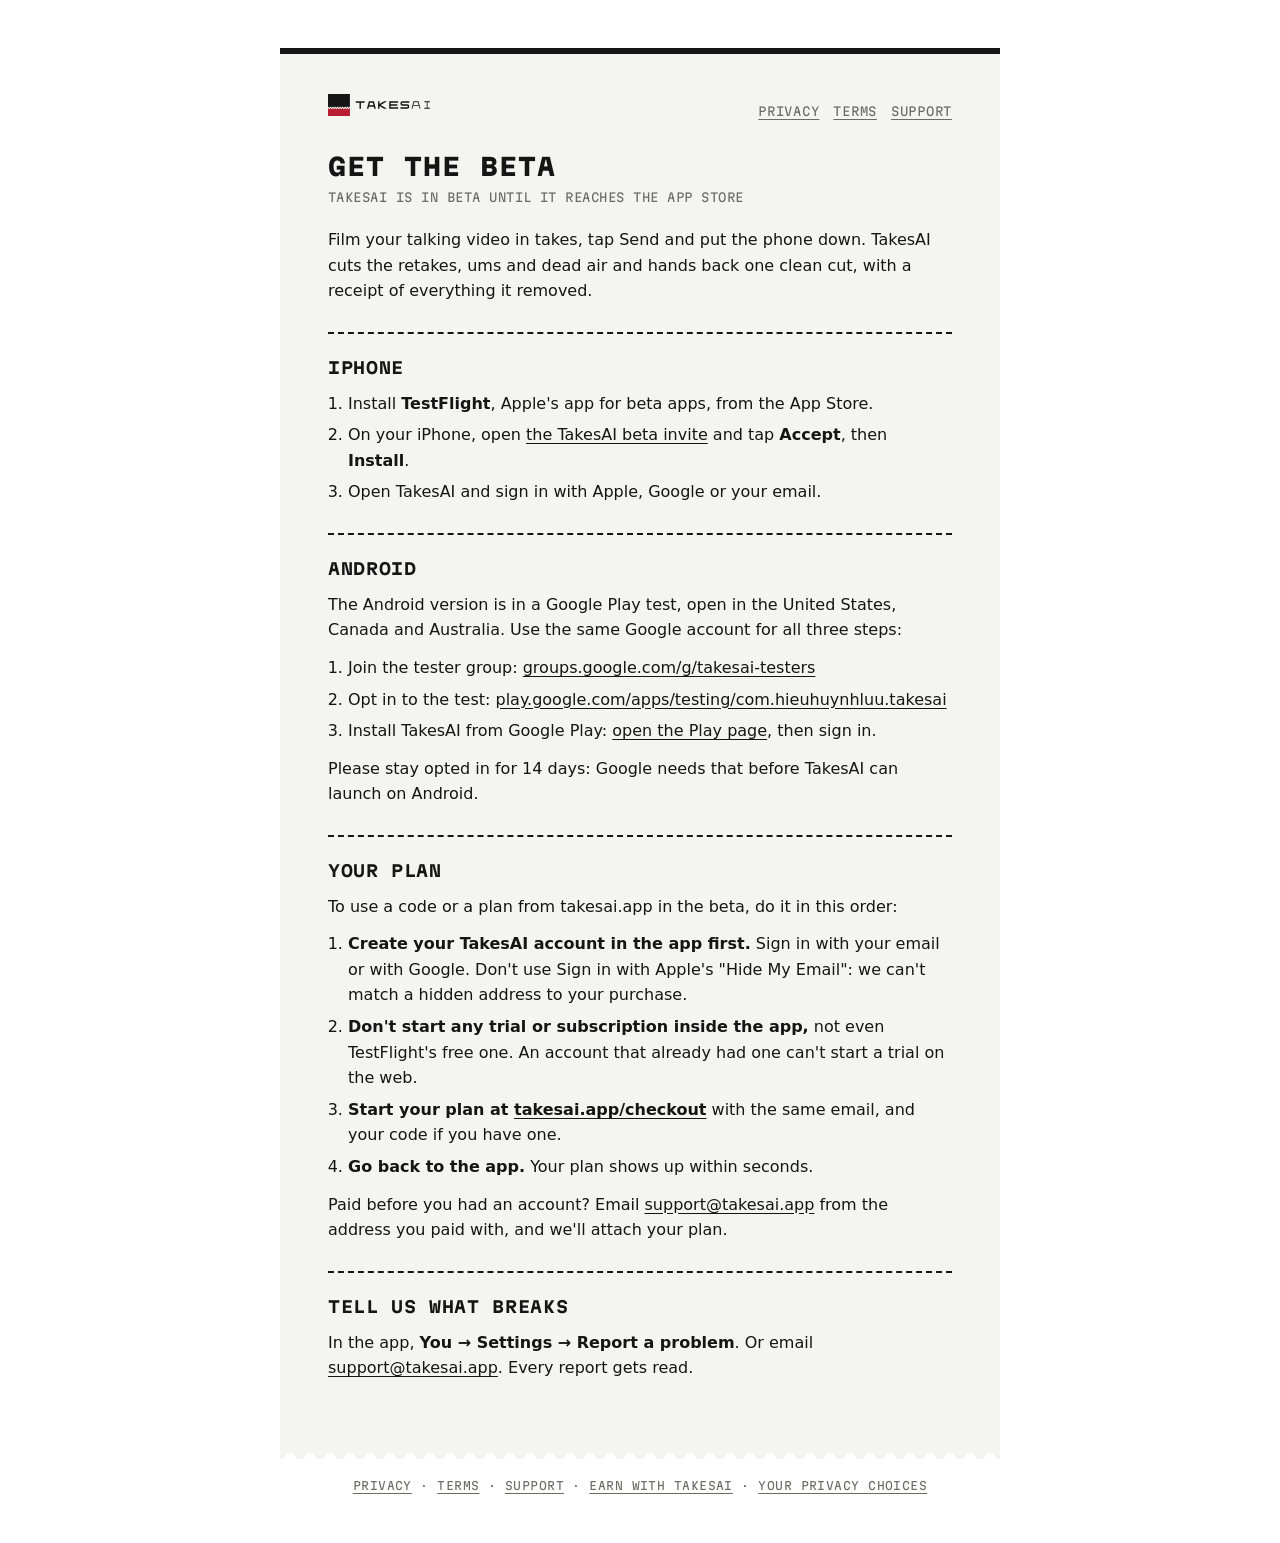
==== beta/index.html @ edb46133 "Publish from takesai site/ at aa4ba2f8" ====
<!doctype html>
<html lang="en">
<head>
<meta charset="utf-8">
<meta name="viewport" content="width=device-width, initial-scale=1">
<link rel="icon" href="../assets/icon.svg" type="image/svg+xml">
<link rel="apple-touch-icon" href="../assets/apple-touch-icon.png">
<title>Get the TakesAI beta</title>
<meta name="description" content="Install the TakesAI beta on iPhone (TestFlight) or Android (Google Play test), sign in, and start cutting your talking videos.">
<link rel="preconnect" href="https://fonts.googleapis.com">
<link rel="preconnect" href="https://fonts.gstatic.com" crossorigin>
<link rel="stylesheet" href="https://fonts.googleapis.com/css2?family=Martian+Mono:wdth,wght@75..112.5,400..800&display=swap">
<link rel="stylesheet" href="../style.css">
<script src="../assets/site.js" defer></script>
</head>
<body>
<!-- The beta page (M-84). Until 1.0.0 is on the App Store, every download button on the site points here; at release they go back to the App Store (site/README.md, "Release"). -->
<main class="strip">
<nav>
  <a class="brand" href="../"><img src="../assets/logo.svg" alt="TakesAI" width="102" height="22"></a>
  <span class="links"><a href="../privacy/">Privacy</a><a href="../terms/">Terms</a><a href="../support/">Support</a></span>
</nav>

<h1>Get the beta</h1>
<p class="meta">TakesAI is in beta until it reaches the App Store</p>

<p>Film your talking video in takes, tap Send and put the phone down. TakesAI cuts the retakes, ums and dead air and hands back one clean cut, with a receipt of everything it removed.</p>

<section id="iphone">
<h2>iPhone</h2>
<ol>
  <li>Install <strong>TestFlight</strong>, Apple's app for beta apps, from the App Store.</li>
  <li>On your iPhone, open <a href="https://testflight.apple.com/join/pxnnbDsY" data-track="download">the TakesAI beta invite</a> and tap <strong>Accept</strong>, then <strong>Install</strong>.</li>
  <li>Open TakesAI and sign in with Apple, Google or your email.</li>
</ol>
</section>

<section id="android">
<h2>Android</h2>
<p>The Android version is in a Google Play test, open in the United States, Canada and Australia. Use the same Google account for all three steps:</p>
<ol>
  <li>Join the tester group: <a href="https://groups.google.com/g/takesai-testers">groups.google.com/g/takesai-testers</a></li>
  <li>Opt in to the test: <a href="https://play.google.com/apps/testing/com.hieuhuynhluu.takesai">play.google.com/apps/testing/com.hieuhuynhluu.takesai</a></li>
  <li>Install TakesAI from Google Play: <a href="https://play.google.com/store/apps/details?id=com.hieuhuynhluu.takesai" data-track="download">open the Play page</a>, then sign in.</li>
</ol>
<p>Please stay opted in for 14 days: Google needs that before TakesAI can launch on Android.</p>
</section>

<section id="plan">
<h2>Your plan</h2>
<p class="if-no-trial">Plans open on takesai.app shortly. If you have a code or plan to buy on takesai.app, create your account but don't start any trial or subscription inside the app, not even TestFlight's free one: the web plan needs an account that hasn't had one.</p>
<p class="if-trial">To use a code or a plan from takesai.app in the beta, do it in this order:</p>
<ol class="if-trial">
  <li><strong>Create your TakesAI account in the app first.</strong> Sign in with your email or with Google. Don't use Sign in with Apple's "Hide My Email": we can't match a hidden address to your purchase.</li>
  <li><strong>Don't start any trial or subscription inside the app,</strong> not even TestFlight's free one. An account that already had one can't start a trial on the web.</li>
  <li><strong>Start your plan at <a href="../checkout/">takesai.app/checkout</a></strong> with the same email, and your code if you have one.</li>
  <li><strong>Go back to the app.</strong> Your plan shows up within seconds.</li>
</ol>
<p class="if-trial">Paid before you had an account? Email <a href="mailto:support@takesai.app">support@takesai.app</a> from the address you paid with, and we'll attach your plan.</p>
</section>

<section id="feedback">
<h2>Tell us what breaks</h2>
<p>In the app, <strong>You → Settings → Report a problem</strong>. Or email <a href="mailto:support@takesai.app">support@takesai.app</a>. Every report gets read.</p>
</section>
</main>
<footer class="site-footer">
  <a href="../privacy/">Privacy</a> · <a href="../terms/">Terms</a> · <a href="../support/">Support</a><span class="if-trial not-app"> · <a href="../earn/">Earn with TakesAI</a></span> · <a href="../privacy-choices/">Your privacy choices</a>
</footer>
</body>
</html>
---- style.css ----
/* The Cut Receipt (docs/design/foundation.md), kept simple: one paper strip, two inks. */
:root {
  --paper: #F4F4F0;
  --ink: #151515;
  --ink-faded: #6B6B66;
  --cut: #B81D32;
  --page: #FFFFFF;
  --mono: "Martian Mono", ui-monospace, "SF Mono", Menlo, monospace;
  --sans: -apple-system, BlinkMacSystemFont, "Segoe UI", Roboto, system-ui, sans-serif;
  color-scheme: light;
}
/* The receipt stays paper in dark mode, like a physical object; only the page around it darkens. */
@media (prefers-color-scheme: dark) {
  :root:not([data-theme="light"]) { --page: #000000; color-scheme: dark; }
}
:root[data-theme="dark"] { --page: #000000; color-scheme: dark; }

* { box-sizing: border-box; }
html { -webkit-text-size-adjust: 100%; }
body {
  margin: 0;
  background: var(--page);
  color: var(--ink);
  font: 1rem/1.6 var(--sans);
  padding: 24px 16px 48px;
}
.strip {
  max-width: 720px;
  margin: 0 auto;
  background: var(--paper);
  padding: 28px 22px 40px;
  border-top: 6px solid var(--ink); /* printer slot */
  position: relative;
  overflow-wrap: anywhere;
}
/* perforated tear edge */
.strip::after {
  content: "";
  position: absolute;
  left: 0; right: 0; bottom: -10px; height: 10px;
  background: radial-gradient(circle at 10px 0, transparent 6px, var(--paper) 6.5px) 0 0 / 20px 10px repeat-x;
  transform: scaleY(-1);
}
@media (min-width: 600px) { .strip { padding: 40px 48px 56px; } body { padding-top: 48px; } }

.brand {
  font: 800 0.8rem/1 var(--mono);
  font-stretch: 112.5%;
  letter-spacing: 0.12em;
  text-transform: uppercase;
  text-decoration: none;
  color: var(--ink);
}
nav { display: flex; flex-wrap: wrap; gap: 4px 18px; align-items: baseline; margin-bottom: 28px; }
nav .links { display: flex; flex-wrap: wrap; gap: 4px 14px; margin-left: auto; }
nav .links a { font: 400 0.75rem/1.8 var(--mono); text-transform: uppercase; letter-spacing: 0.06em; color: var(--ink-faded); }
nav .links a[aria-current="page"] { color: var(--ink); text-decoration-thickness: 2px; }

h1, h2, h3 { font-family: var(--mono); font-stretch: 112.5%; text-transform: uppercase; letter-spacing: 0.04em; line-height: 1.3; }
h1 { font-size: 1.5rem; font-weight: 800; margin: 0 0 6px; }
h2 { font-size: 1rem; font-weight: 700; margin: 0 0 12px; padding-top: 24px; border-top: 2px dashed var(--ink); }
h3 { font-size: 0.85rem; font-weight: 700; margin: 20px 0 8px; }
section { margin-top: 28px; scroll-margin-top: 16px; }
.meta { font: 400 0.75rem/1.6 var(--mono); color: var(--ink-faded); text-transform: uppercase; letter-spacing: 0.04em; margin: 0 0 20px; }
p, ul, ol { margin: 0 0 12px; }
ul, ol { padding-left: 1.25em; }
li { margin-bottom: 6px; }
a { color: var(--ink); text-underline-offset: 3px; }
a:focus-visible { outline: 2px solid var(--ink); outline-offset: 2px; }
strong { font-weight: 650; }
.lede { font-size: 1.05rem; }

/* Receipt line items: label left, value right, wrap instead of truncating. */
.lines { list-style: none; padding: 0; margin: 0 0 16px; font: 400 0.8rem/1.5 var(--mono); }
.lines li { display: flex; flex-wrap: wrap; justify-content: space-between; gap: 2px 16px; padding: 8px 0; border-bottom: 1px dashed var(--ink-faded); margin: 0; }
.lines li span:first-child { font-weight: 700; text-transform: uppercase; }
@media (min-width: 600px) { .lines li span:last-child { text-align: right; margin-left: auto; max-width: 60%; } }
.lines li.cut span:first-child { color: var(--cut); }
.lines li.total { border-bottom: 0; border-top: 2px dashed var(--ink); font-weight: 800; }

.contact { font-family: var(--mono); font-size: 0.9rem; }
footer a { color: inherit; }
footer { max-width: 720px; margin: 28px auto 0; font: 400 0.7rem/1.6 var(--mono); color: var(--ink-faded); text-transform: uppercase; letter-spacing: 0.04em; text-align: center; }
@media (prefers-color-scheme: dark) { :root:not([data-theme="light"]) footer { color: #9A9A94; } }

/* ---- Marketing site skeleton (spec 007, contracts/site-interfaces.md) ---- */

/* Support opened from the app (?from=app): nothing there may link to outside payment (guideline 3.1.1(a)). */
.from-app .not-app, html:not(.from-app) .only-app { display: none; }

/* Launch switch (FR-002). Release 1.0 ships without the trial, the web checkout and the affiliate
   program; they arrive together in the next release. When that release is live, swap these two lines. */
/* .if-trial { display: none !important; } */
.if-no-trial { display: none !important; }

/* Feature board switch (spec 015). Board copy carries .if-board, its counterpart .if-no-board.
   When the board is switched on in the app, swap these two lines. */
.if-board { display: none !important; }
/* .if-no-board { display: none !important; } */

/* Actions: one primary, one quiet. */
.btn {
  display: inline-block;
  font: 700 0.85rem/1 var(--mono);
  font-stretch: 112.5%;
  letter-spacing: 0.06em;
  text-transform: uppercase;
  text-decoration: none;
  color: var(--paper);
  background: var(--ink);
  border: 2px solid var(--ink);
  padding: 14px 18px;
}
.btn:hover { background: #000; border-color: #000; }
.btn:focus-visible { outline: 2px solid var(--ink); outline-offset: 3px; }
.btn-quiet { color: var(--ink); background: transparent; }
.btn-quiet:hover { background: var(--ink); color: var(--paper); }
/* The one primary action of a Persuade page is red: red means "cut" (docs/design/foundation.md, Color). */
.btn-cut { background: var(--cut); border-color: var(--cut); color: #fff; }
.btn-cut:hover { background: #9A1528; border-color: #9A1528; }
.btn-cut:focus-visible { outline-color: var(--ink); }

/* No double rule above a receipt total. */
.lines li:has(+ .total) { border-bottom: 0; }

/* The Torn Tile lockup (docs/design/logo/) replaces the text brand; the strip stays paper in both modes, so the light version always applies. */
.brand img { display: block; height: 22px; width: auto; }

/* Standard footer: the existing footer rule, links kept whole on narrow screens. */
.site-footer a { white-space: nowrap; }
footer a:focus-visible { outline-color: currentColor; } /* an ink ring vanishes on the dark ground */

/* Light mode: a faint ink edge keeps the paper strip and its perforation visible on white (foundation: 14% ink hairline). */
.strip { filter: drop-shadow(0 0 0.75px rgb(21 21 21 / 0.45)); }
@media (prefers-color-scheme: dark) { :root:not([data-theme="light"]) .strip { filter: none; } }
:root[data-theme="dark"] .strip { filter: none; }
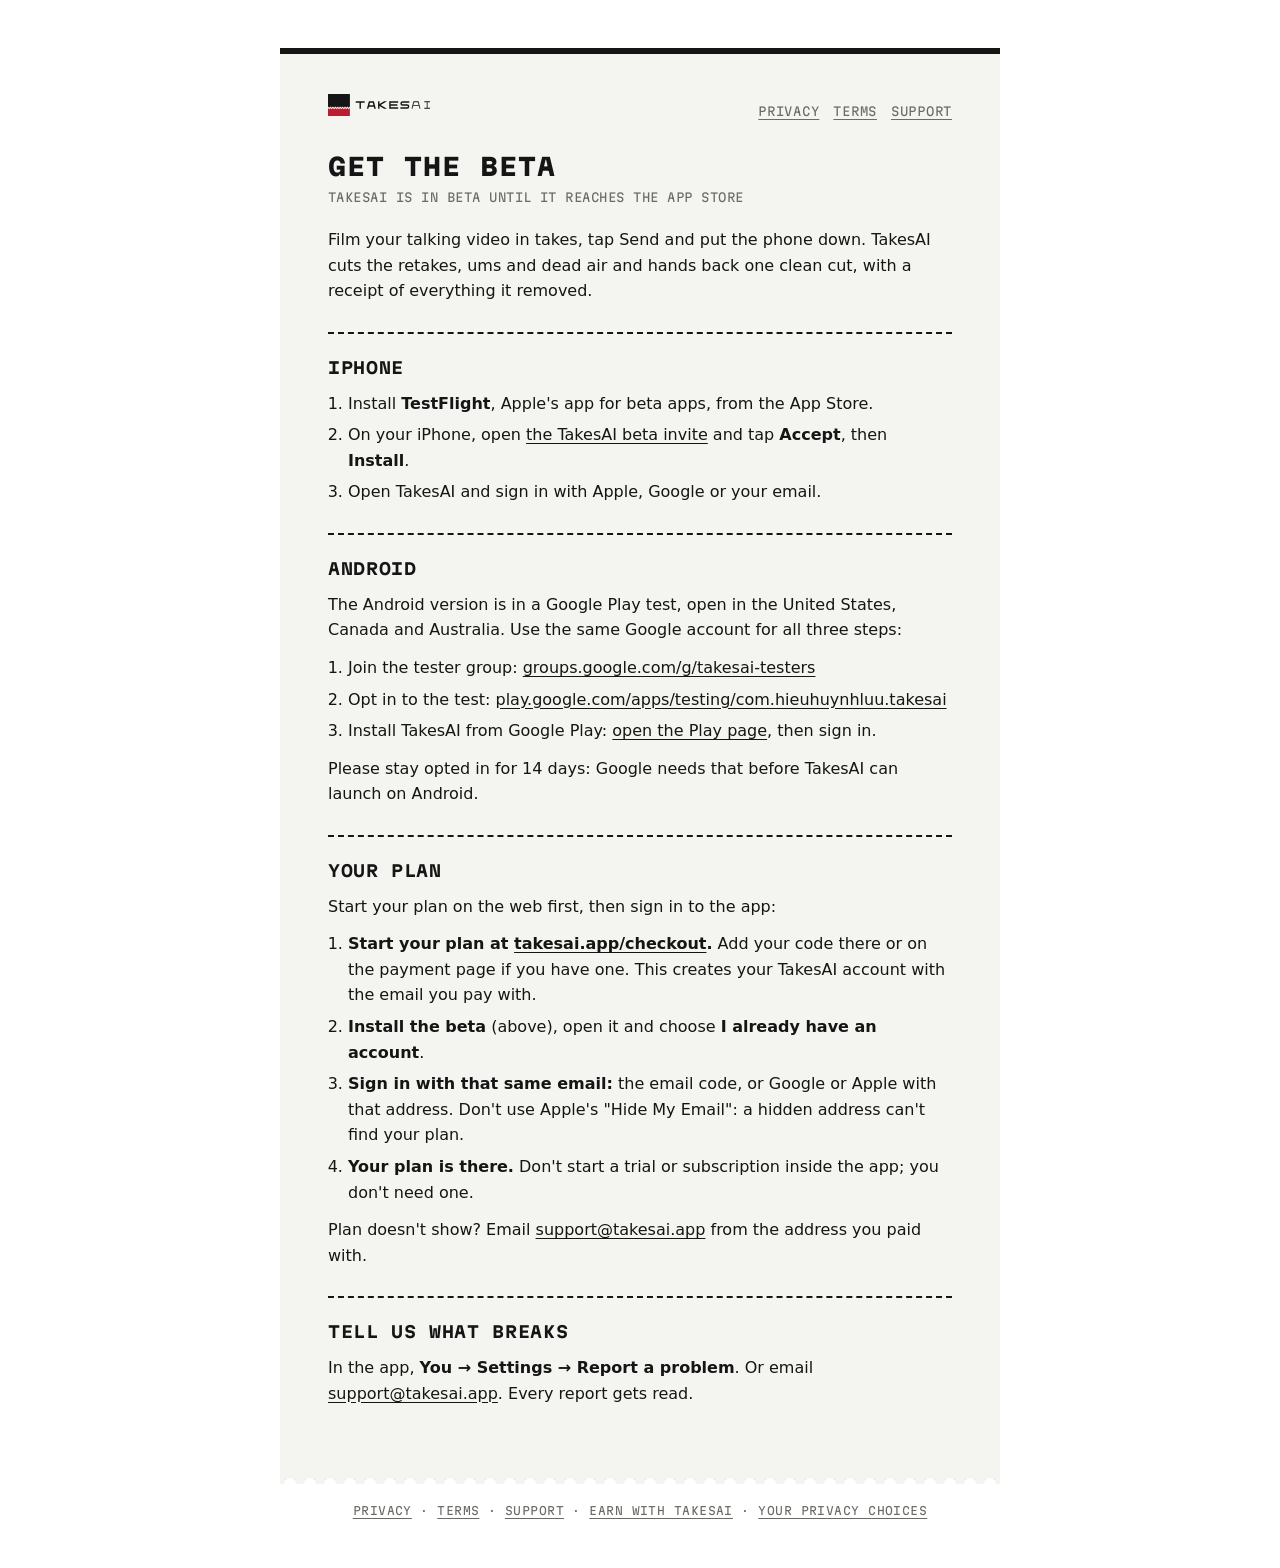
==== commit 0e4c2ebd: "Publish from takesai site/ at 9d7d37fe" ====
--- a/beta/index.html
+++ b/beta/index.html
@@ -49,14 +49,14 @@
 <section id="plan">
 <h2>Your plan</h2>
 <p class="if-no-trial">Plans open on takesai.app shortly. If you have a code or plan to buy on takesai.app, create your account but don't start any trial or subscription inside the app, not even TestFlight's free one: the web plan needs an account that hasn't had one.</p>
-<p class="if-trial">To use a code or a plan from takesai.app in the beta, do it in this order:</p>
+<p class="if-trial">Start your plan on the web first, then sign in to the app:</p>
 <ol class="if-trial">
-  <li><strong>Create your TakesAI account in the app first.</strong> Sign in with your email or with Google. Don't use Sign in with Apple's "Hide My Email": we can't match a hidden address to your purchase.</li>
-  <li><strong>Don't start any trial or subscription inside the app,</strong> not even TestFlight's free one. An account that already had one can't start a trial on the web.</li>
-  <li><strong>Start your plan at <a href="../checkout/">takesai.app/checkout</a></strong> with the same email, and your code if you have one.</li>
-  <li><strong>Go back to the app.</strong> Your plan shows up within seconds.</li>
+  <li><strong>Start your plan at <a href="../checkout/">takesai.app/checkout</a>.</strong> Add your code there or on the payment page if you have one. This creates your TakesAI account with the email you pay with.</li>
+  <li><strong>Install the beta</strong> (above), open it and choose <strong>I already have an account</strong>.</li>
+  <li><strong>Sign in with that same email:</strong> the email code, or Google or Apple with that address. Don't use Apple's "Hide My Email": a hidden address can't find your plan.</li>
+  <li><strong>Your plan is there.</strong> Don't start a trial or subscription inside the app; you don't need one.</li>
 </ol>
-<p class="if-trial">Paid before you had an account? Email <a href="mailto:support@takesai.app">support@takesai.app</a> from the address you paid with, and we'll attach your plan.</p>
+<p class="if-trial">Plan doesn't show? Email <a href="mailto:support@takesai.app">support@takesai.app</a> from the address you paid with.</p>
 </section>
 
 <section id="feedback">
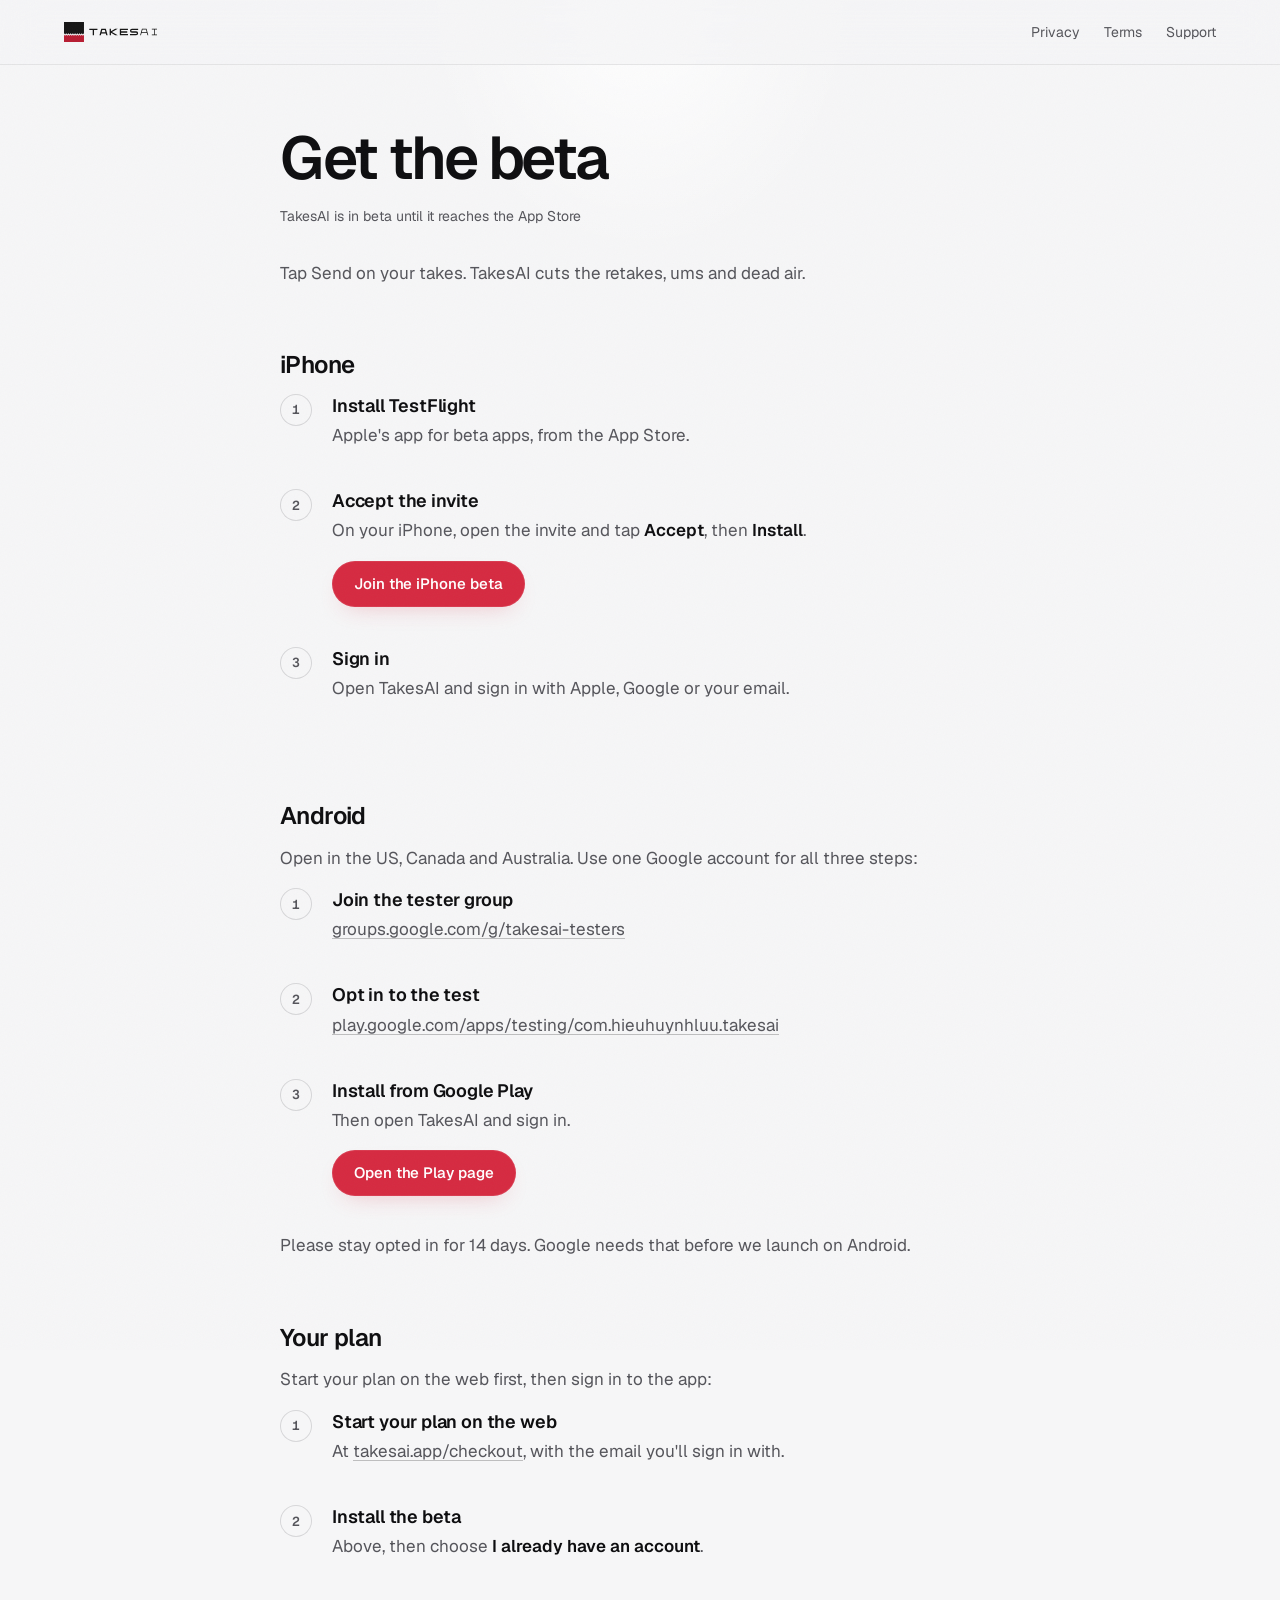
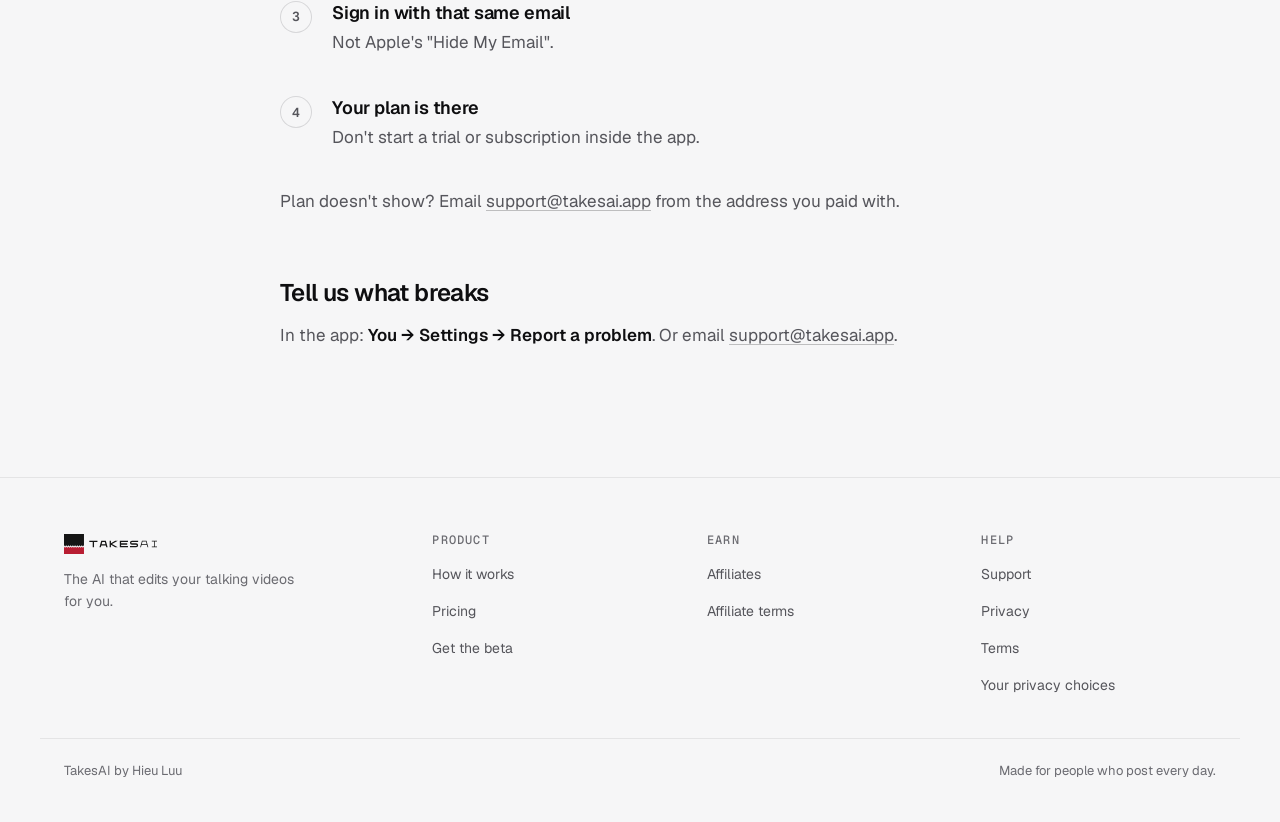
==== commit ad79ff07: "Publish from takesai site/ at 07924d1f" ====
--- a/beta/index.html
+++ b/beta/index.html
@@ -7,65 +7,71 @@
 <link rel="apple-touch-icon" href="../assets/apple-touch-icon.png">
 <title>Get the TakesAI beta</title>
 <meta name="description" content="Install the TakesAI beta on iPhone (TestFlight) or Android (Google Play test), sign in, and start cutting your talking videos.">
-<link rel="preconnect" href="https://fonts.googleapis.com">
-<link rel="preconnect" href="https://fonts.gstatic.com" crossorigin>
-<link rel="stylesheet" href="https://fonts.googleapis.com/css2?family=Martian+Mono:wdth,wght@75..112.5,400..800&display=swap">
+<link rel="preload" href="../assets/fonts/Geist-Variable.woff2" as="font" type="font/woff2" crossorigin>
+<meta name="theme-color" content="#F6F6F7" media="(prefers-color-scheme: light)">
+<meta name="theme-color" content="#0A0A0B" media="(prefers-color-scheme: dark)">
 <link rel="stylesheet" href="../style.css">
 <script src="../assets/site.js" defer></script>
 </head>
 <body>
 <!-- The beta page (M-84). Until 1.0.0 is on the App Store, every download button on the site points here; at release they go back to the App Store (site/README.md, "Release"). -->
-<main class="strip">
-<nav>
-  <a class="brand" href="../"><img src="../assets/logo.svg" alt="TakesAI" width="102" height="22"></a>
+<header class="site-header"><nav>
+  <a class="brand" href="../"><picture><source srcset="../assets/logo-dark.svg" media="(prefers-color-scheme: dark)"><img src="../assets/logo.svg" alt="TakesAI" width="102" height="22"></picture></a>
   <span class="links"><a href="../privacy/">Privacy</a><a href="../terms/">Terms</a><a href="../support/">Support</a></span>
-</nav>
+</nav></header>
+<main class="page">
 
 <h1>Get the beta</h1>
 <p class="meta">TakesAI is in beta until it reaches the App Store</p>
 
-<p>Film your talking video in takes, tap Send and put the phone down. TakesAI cuts the retakes, ums and dead air and hands back one clean cut, with a receipt of everything it removed.</p>
+<p>Tap Send on your takes. TakesAI cuts the retakes, ums and dead air.</p>
 
 <section id="iphone">
 <h2>iPhone</h2>
-<ol>
-  <li>Install <strong>TestFlight</strong>, Apple's app for beta apps, from the App Store.</li>
-  <li>On your iPhone, open <a href="https://testflight.apple.com/join/pxnnbDsY" data-track="download">the TakesAI beta invite</a> and tap <strong>Accept</strong>, then <strong>Install</strong>.</li>
-  <li>Open TakesAI and sign in with Apple, Google or your email.</li>
+<ol class="steps">
+  <li><h3>Install TestFlight</h3><p>Apple's app for beta apps, from the App Store.</p></li>
+  <li><h3>Accept the invite</h3><p>On your iPhone, open the invite and tap <strong>Accept</strong>, then <strong>Install</strong>.</p><a class="btn btn-cut" href="https://testflight.apple.com/join/pxnnbDsY" data-track="download">Join the iPhone beta</a></li>
+  <li><h3>Sign in</h3><p>Open TakesAI and sign in with Apple, Google or your email.</p></li>
 </ol>
 </section>
 
 <section id="android">
 <h2>Android</h2>
-<p>The Android version is in a Google Play test, open in the United States, Canada and Australia. Use the same Google account for all three steps:</p>
-<ol>
-  <li>Join the tester group: <a href="https://groups.google.com/g/takesai-testers">groups.google.com/g/takesai-testers</a></li>
-  <li>Opt in to the test: <a href="https://play.google.com/apps/testing/com.hieuhuynhluu.takesai">play.google.com/apps/testing/com.hieuhuynhluu.takesai</a></li>
-  <li>Install TakesAI from Google Play: <a href="https://play.google.com/store/apps/details?id=com.hieuhuynhluu.takesai" data-track="download">open the Play page</a>, then sign in.</li>
+<p>Open in the US, Canada and Australia. Use one Google account for all three steps:</p>
+<ol class="steps">
+  <li><h3>Join the tester group</h3><p><a href="https://groups.google.com/g/takesai-testers">groups.google.com/g/takesai-testers</a></p></li>
+  <li><h3>Opt in to the test</h3><p><a href="https://play.google.com/apps/testing/com.hieuhuynhluu.takesai">play.google.com/apps/testing/com.hieuhuynhluu.takesai</a></p></li>
+  <li><h3>Install from Google Play</h3><p>Then open TakesAI and sign in.</p><a class="btn btn-cut" href="https://play.google.com/store/apps/details?id=com.hieuhuynhluu.takesai" data-track="download">Open the Play page</a></li>
 </ol>
-<p>Please stay opted in for 14 days: Google needs that before TakesAI can launch on Android.</p>
+<p>Please stay opted in for 14 days. Google needs that before we launch on Android.</p>
 </section>
 
 <section id="plan">
 <h2>Your plan</h2>
-<p class="if-no-trial">Plans open on takesai.app shortly. If you have a code or plan to buy on takesai.app, create your account but don't start any trial or subscription inside the app, not even TestFlight's free one: the web plan needs an account that hasn't had one.</p>
+<p class="if-no-trial">Plans open on takesai.app soon. Until then, don't start any trial inside the app.</p>
 <p class="if-trial">Start your plan on the web first, then sign in to the app:</p>
-<ol class="if-trial">
-  <li><strong>Start your plan at <a href="../checkout/">takesai.app/checkout</a>.</strong> Add your code there or on the payment page if you have one. This creates your TakesAI account with the email you pay with.</li>
-  <li><strong>Install the beta</strong> (above), open it and choose <strong>I already have an account</strong>.</li>
-  <li><strong>Sign in with that same email:</strong> the email code, or Google or Apple with that address. Don't use Apple's "Hide My Email": a hidden address can't find your plan.</li>
-  <li><strong>Your plan is there.</strong> Don't start a trial or subscription inside the app; you don't need one.</li>
+<ol class="steps if-trial">
+  <li><h3>Start your plan on the web</h3><p>At <a href="../checkout/">takesai.app/checkout</a>, with the email you'll sign in with.</p></li>
+  <li><h3>Install the beta</h3><p>Above, then choose <strong>I already have an account</strong>.</p></li>
+  <li><h3>Sign in with that same email</h3><p>Not Apple's "Hide My Email".</p></li>
+  <li><h3>Your plan is there</h3><p>Don't start a trial or subscription inside the app.</p></li>
 </ol>
 <p class="if-trial">Plan doesn't show? Email <a href="mailto:support@takesai.app">support@takesai.app</a> from the address you paid with.</p>
 </section>
 
 <section id="feedback">
 <h2>Tell us what breaks</h2>
-<p>In the app, <strong>You → Settings → Report a problem</strong>. Or email <a href="mailto:support@takesai.app">support@takesai.app</a>. Every report gets read.</p>
+<p>In the app: <strong>You → Settings → Report a problem</strong>. Or email <a href="mailto:support@takesai.app">support@takesai.app</a>.</p>
 </section>
 </main>
 <footer class="site-footer">
-  <a href="../privacy/">Privacy</a> · <a href="../terms/">Terms</a> · <a href="../support/">Support</a><span class="if-trial not-app"> · <a href="../earn/">Earn with TakesAI</a></span> · <a href="../privacy-choices/">Your privacy choices</a>
+  <div class="foot">
+    <div><a class="brand" href="../"><picture><source srcset="../assets/logo-dark.svg" media="(prefers-color-scheme: dark)"><img src="../assets/logo.svg" alt="TakesAI" width="94" height="20"></picture></a><p>The AI that edits your talking videos for you.</p></div>
+    <div><h4>Product</h4><ul><li><a href="../#how">How it works</a></li><li><a href="../#pricing">Pricing</a></li><li><a href="../beta/">Get the beta</a></li></ul></div>
+    <div class="if-trial not-app"><h4>Earn</h4><ul><li><a href="../earn/">Affiliates</a></li><li><a href="../earn/terms/">Affiliate terms</a></li></ul></div>
+    <div><h4>Help</h4><ul><li><a href="../support/">Support</a></li><li><a href="../privacy/">Privacy</a></li><li><a href="../terms/">Terms</a></li><li><a href="../privacy-choices/">Your privacy choices</a></li></ul></div>
+  </div>
+  <div class="foot-b"><span>TakesAI by Hieu Luu</span><span>Made for people who post every day.</span></div>
 </footer>
 </body>
 </html>
--- a/style.css
+++ b/style.css
@@ -1,87 +1,155 @@
-/* The Cut Receipt (docs/design/foundation.md), kept simple: one paper strip, two inks. */
+/* takesai.app (M-86): the premium look, in a light and a dark palette that follow the device.
+   Geist for words, Geist Mono for timecodes and figures, both served from this site. Red marks the main action
+   and anything cut; paper is used only for receipts. The home page adds its own sections in assets/home.css. */
+@font-face { font-family: "Geist"; src: url("assets/fonts/Geist-Variable.woff2") format("woff2"); font-weight: 100 900; font-style: normal; font-display: swap; }
+@font-face { font-family: "Geist Mono"; src: url("assets/fonts/GeistMono-Variable.woff2") format("woff2"); font-weight: 100 900; font-style: normal; font-display: swap; }
+
 :root {
-  --paper: #F4F4F0;
-  --ink: #151515;
-  --ink-faded: #6B6B66;
-  --cut: #B81D32;
-  --page: #FFFFFF;
-  --mono: "Martian Mono", ui-monospace, "SF Mono", Menlo, monospace;
-  --sans: -apple-system, BlinkMacSystemFont, "Segoe UI", Roboto, system-ui, sans-serif;
+  --bg: #F6F6F7; --bg-1: #FBFBFC; --panel: #FFFFFF; --panel-2: #FFFFFF; --panel-3: #EFEFF1; --raised: #FFFFFF;
+  --fill: rgb(14 14 16 / 0.035); --fill-2: rgb(14 14 16 / 0.065); --well: rgb(14 14 16 / 0.05);
+  --line: rgb(14 14 16 / 0.08); --line-2: rgb(14 14 16 / 0.13); --line-3: rgb(14 14 16 / 0.24);
+  --text: #0E0E10; --text-2: #55555B; --text-3: #6B6B71; --dim: #8B8B91;
+  --red: #C8243A; --red-btn: #D62A41; --red-btn-2: #BD1F36; --red-glow: rgb(214 42 65 / 0.16); --red-shadow: rgb(214 42 65 / 0.28);
+  --paper: #F4F4F0; --ink: #151515; --cut: #B81D32;
+  --bar: rgb(14 14 16 / 0.72);
+  --nav-bg: rgb(246 246 247 / 0.8); --sheet-bg: rgb(246 246 247 / 0.97);
+  --key: rgb(255 255 255 / 0.95); --card-hi: rgb(14 14 16 / 0.03);
+  --shadow: 0 1px 2px rgb(14 14 16 / 0.06), 0 12px 32px -14px rgb(14 14 16 / 0.18);
+  --shadow-lg: 0 1px 2px rgb(14 14 16 / 0.05), 0 40px 100px -40px rgb(14 14 16 / 0.28);
+  --phone-shadow: drop-shadow(0 26px 34px rgb(14 14 16 / 0.22));
+  --grain: 0.03;
+  --sans: "Geist", -apple-system, BlinkMacSystemFont, "Segoe UI", Roboto, sans-serif;
+  --mono: "Geist Mono", ui-monospace, "SF Mono", Menlo, monospace;
+  --ease: cubic-bezier(0.16, 1, 0.3, 1);
+  --max: 1200px; --read: 720px;
   color-scheme: light;
-}
-/* The receipt stays paper in dark mode, like a physical object; only the page around it darkens. */
+  interpolate-size: allow-keywords;
+}
 @media (prefers-color-scheme: dark) {
-  :root:not([data-theme="light"]) { --page: #000000; color-scheme: dark; }
-}
-:root[data-theme="dark"] { --page: #000000; color-scheme: dark; }
+  :root:not([data-theme="light"]) {
+    --bg: #0A0A0B; --bg-1: #0D0D0F; --panel: #121215; --panel-2: #17171B; --panel-3: #1E1E23; --raised: #24242A;
+    --fill: rgb(255 255 255 / 0.04); --fill-2: rgb(255 255 255 / 0.08); --well: rgb(0 0 0 / 0.35);
+    --line: rgb(255 255 255 / 0.07); --line-2: rgb(255 255 255 / 0.12); --line-3: rgb(255 255 255 / 0.22);
+    --text: #F4F4F0; --text-2: #A8A8AD; --text-3: #8F8F95; --dim: #6B6B71;
+    --red: #FF5A6A; --red-btn: #D92D44; --red-btn-2: #C4263D; --red-glow: rgb(255 90 106 / 0.2); --red-shadow: rgb(0 0 0 / 0.55);
+    --bar: rgb(244 244 240 / 0.78);
+    --nav-bg: rgb(10 10 11 / 0.72); --sheet-bg: rgb(10 10 11 / 0.96);
+    --key: rgb(255 255 255 / 0.1); --card-hi: rgb(255 255 255 / 0.07);
+    --shadow: inset 0 1px 0 rgb(255 255 255 / 0.05), 0 20px 50px -24px rgb(0 0 0 / 0.8);
+    --shadow-lg: inset 0 1px 0 rgb(255 255 255 / 0.08), 0 50px 140px -40px rgb(0 0 0 / 0.9);
+    --phone-shadow: drop-shadow(0 30px 40px rgb(0 0 0 / 0.6));
+    --grain: 0.045;
+    color-scheme: dark;
+  }
+}
 
 * { box-sizing: border-box; }
-html { -webkit-text-size-adjust: 100%; }
-body {
-  margin: 0;
-  background: var(--page);
-  color: var(--ink);
-  font: 1rem/1.6 var(--sans);
-  padding: 24px 16px 48px;
-}
-.strip {
-  max-width: 720px;
-  margin: 0 auto;
-  background: var(--paper);
-  padding: 28px 22px 40px;
-  border-top: 6px solid var(--ink); /* printer slot */
-  position: relative;
-  overflow-wrap: anywhere;
-}
-/* perforated tear edge */
-.strip::after {
-  content: "";
-  position: absolute;
-  left: 0; right: 0; bottom: -10px; height: 10px;
-  background: radial-gradient(circle at 10px 0, transparent 6px, var(--paper) 6.5px) 0 0 / 20px 10px repeat-x;
-  transform: scaleY(-1);
-}
-@media (min-width: 600px) { .strip { padding: 40px 48px 56px; } body { padding-top: 48px; } }
-
-.brand {
-  font: 800 0.8rem/1 var(--mono);
-  font-stretch: 112.5%;
-  letter-spacing: 0.12em;
-  text-transform: uppercase;
-  text-decoration: none;
-  color: var(--ink);
-}
-nav { display: flex; flex-wrap: wrap; gap: 4px 18px; align-items: baseline; margin-bottom: 28px; }
-nav .links { display: flex; flex-wrap: wrap; gap: 4px 14px; margin-left: auto; }
-nav .links a { font: 400 0.75rem/1.8 var(--mono); text-transform: uppercase; letter-spacing: 0.06em; color: var(--ink-faded); }
-nav .links a[aria-current="page"] { color: var(--ink); text-decoration-thickness: 2px; }
-
-h1, h2, h3 { font-family: var(--mono); font-stretch: 112.5%; text-transform: uppercase; letter-spacing: 0.04em; line-height: 1.3; }
-h1 { font-size: 1.5rem; font-weight: 800; margin: 0 0 6px; }
-h2 { font-size: 1rem; font-weight: 700; margin: 0 0 12px; padding-top: 24px; border-top: 2px dashed var(--ink); }
-h3 { font-size: 0.85rem; font-weight: 700; margin: 20px 0 8px; }
-section { margin-top: 28px; scroll-margin-top: 16px; }
-.meta { font: 400 0.75rem/1.6 var(--mono); color: var(--ink-faded); text-transform: uppercase; letter-spacing: 0.04em; margin: 0 0 20px; }
-p, ul, ol { margin: 0 0 12px; }
-ul, ol { padding-left: 1.25em; }
-li { margin-bottom: 6px; }
-a { color: var(--ink); text-underline-offset: 3px; }
-a:focus-visible { outline: 2px solid var(--ink); outline-offset: 2px; }
-strong { font-weight: 650; }
-.lede { font-size: 1.05rem; }
-
-/* Receipt line items: label left, value right, wrap instead of truncating. */
-.lines { list-style: none; padding: 0; margin: 0 0 16px; font: 400 0.8rem/1.5 var(--mono); }
-.lines li { display: flex; flex-wrap: wrap; justify-content: space-between; gap: 2px 16px; padding: 8px 0; border-bottom: 1px dashed var(--ink-faded); margin: 0; }
-.lines li span:first-child { font-weight: 700; text-transform: uppercase; }
-@media (min-width: 600px) { .lines li span:last-child { text-align: right; margin-left: auto; max-width: 60%; } }
-.lines li.cut span:first-child { color: var(--cut); }
-.lines li.total { border-bottom: 0; border-top: 2px dashed var(--ink); font-weight: 800; }
-
-.contact { font-family: var(--mono); font-size: 0.9rem; }
-footer a { color: inherit; }
-footer { max-width: 720px; margin: 28px auto 0; font: 400 0.7rem/1.6 var(--mono); color: var(--ink-faded); text-transform: uppercase; letter-spacing: 0.04em; text-align: center; }
-@media (prefers-color-scheme: dark) { :root:not([data-theme="light"]) footer { color: #9A9A94; } }
+html { -webkit-text-size-adjust: 100%; scroll-padding-top: 88px; }
+@media (prefers-reduced-motion: no-preference) { html { scroll-behavior: smooth; } }
+body { margin: 0; background: var(--bg); color: var(--text); font: 400 17px/1.6 var(--sans); -webkit-font-smoothing: antialiased; overflow-x: clip; }
+::selection { background: var(--text); color: var(--bg); }
+img { display: block; max-width: 100%; }
+a { color: inherit; text-decoration-thickness: 1px; text-underline-offset: 3px; text-decoration-color: var(--line-3); }
+a:hover { text-decoration-color: currentColor; }
+:focus-visible { outline: 2px solid var(--text); outline-offset: 3px; border-radius: 6px; }
+h1, h2, h3 { font-weight: 600; text-wrap: balance; color: var(--text); }
+p { text-wrap: pretty; }
+p, ul, ol { margin: 0 0 16px; }
+ul, ol { padding-left: 1.3em; }
+li { margin-bottom: 8px; }
+li::marker { color: var(--text-3); }
+strong { font-weight: 600; color: var(--text); }
+fieldset { border: 0; padding: 0; margin: 0; min-width: 0; }
+.sr { position: absolute; width: 1px; height: 1px; overflow: hidden; clip: rect(0 0 0 0); white-space: nowrap; }
+.nw { display: inline-block; } /* a heading of two sentences breaks between them */
+
+/* Film grain, very faint: the edit bay. */
+body::after { content: ""; position: fixed; inset: -50%; z-index: 90; pointer-events: none; opacity: var(--grain);
+  background-image: url("data:image/svg+xml,%3Csvg xmlns='http://www.w3.org/2000/svg' width='160' height='160'%3E%3Cfilter id='n'%3E%3CfeTurbulence type='fractalNoise' baseFrequency='.9' numOctaves='2' stitchTiles='stitch'/%3E%3C/filter%3E%3Crect width='100%25' height='100%25' filter='url(%23n)'/%3E%3C/svg%3E"); }
+
+/* ---------- Buttons: red is the main action. ---------- */
+.btn { display: inline-flex; align-items: center; justify-content: center; gap: 8px; min-height: 46px; padding: 0 22px; border-radius: 999px; border: 0;
+  font: 550 15px/1.2 var(--sans); letter-spacing: -0.005em; text-decoration: none; text-align: center; cursor: pointer; white-space: nowrap;
+  color: var(--bg); background: var(--text); transition: transform 0.4s var(--ease), background-color 0.25s, box-shadow 0.4s var(--ease), color 0.25s; }
+.btn:hover { transform: translateY(-1px); }
+.btn svg { width: 16px; height: 16px; fill: none; stroke: currentColor; stroke-width: 1.8; stroke-linecap: round; stroke-linejoin: round; transition: transform 0.4s var(--ease); }
+.btn:hover svg { transform: translateX(3px); }
+.btn-cut, .btn-red { color: #FFFFFF; background: var(--red-btn); box-shadow: 0 0 0 1px rgb(255 255 255 / 0.08) inset, 0 10px 24px -12px var(--red-shadow); }
+.btn-cut:hover, .btn-red:hover { background: var(--red-btn-2); box-shadow: 0 0 0 1px rgb(255 255 255 / 0.12) inset, 0 14px 30px -12px var(--red-shadow); }
+.btn-quiet, .btn-ghost { color: var(--text); background: var(--fill); box-shadow: inset 0 0 0 1px var(--line-2); }
+.btn-quiet:hover, .btn-ghost:hover { background: var(--fill-2); box-shadow: inset 0 0 0 1px var(--line-3); }
+.btn-ghost:hover svg { transform: translateY(2px); }
+.btn-sm { min-height: 36px; padding: 0 16px; font-size: 14px; }
+.btn-lg { min-height: 54px; padding: 0 28px; font-size: 16px; }
+button.btn:disabled { cursor: wait; opacity: 0.6; transform: none; }
+.actions { display: flex; flex-wrap: wrap; gap: 10px; margin: 0; }
+
+/* ---------- Header: glass over the page. ---------- */
+.site-header { position: fixed; inset: 0 0 auto; z-index: 60; background: var(--nav-bg); -webkit-backdrop-filter: saturate(160%) blur(18px); backdrop-filter: saturate(160%) blur(18px); border-bottom: 1px solid var(--line); }
+.site-header nav { max-width: var(--max); margin: 0 auto; padding: 0 24px; min-height: 64px; display: flex; flex-wrap: wrap; align-items: center; gap: 4px 28px; }
+.brand { display: block; color: var(--text); }
+.brand img { display: block; height: 20px; width: auto; }
+.site-header .links { display: flex; flex-wrap: wrap; gap: 0 24px; margin-left: auto; }
+.site-header .links a { font-size: 14px; color: var(--text-2); text-decoration: none; padding: 10px 0; transition: color 0.2s; }
+.site-header .links a:hover, .site-header .links a[aria-current="page"] { color: var(--text); }
+@media (max-width: 420px) { .site-header nav { gap: 4px 16px; } .site-header .links { gap: 0 14px; } .site-header .links a { font-size: 13.5px; } }
+
+/* ---------- Inner pages: a reading column. ---------- */
+.page { position: relative; max-width: calc(var(--read) + 48px); margin: 0 auto; padding: 128px 24px 112px; overflow-wrap: break-word; isolation: isolate; }
+.page::before { content: ""; position: absolute; inset: 0 0 auto; height: 520px; z-index: -1; pointer-events: none; background: radial-gradient(40% 70% at 50% 0%, var(--key), transparent 70%); }
+.page h1 { font-size: clamp(2.5rem, 7vw, 3.75rem); line-height: 1.02; letter-spacing: -0.04em; margin: 0 0 16px; }
+.page h2 { font-size: 1.5rem; line-height: 1.2; letter-spacing: -0.025em; margin: 0 0 14px; }
+.page h3 { font-size: 1.125rem; line-height: 1.35; letter-spacing: -0.01em; margin: 28px 0 8px; }
+.page section { margin-top: 64px; scroll-margin-top: 96px; }
+.page p, .page li { color: var(--text-2); }
+.meta { font-size: 14px; color: var(--text-3); margin: 0 0 32px; }
+.lede { font-size: 1.25rem; line-height: 1.5; color: var(--text-2); letter-spacing: -0.01em; }
+.contact { font-weight: 600; font-size: 1.125rem; }
+.contact a { color: var(--text); }
+.redeem-get { margin: 12px 0 6px; } /* the button sits on its own line under its step */
+.steps .btn { margin: 4px 0 12px; }
+
+/* Facts: label on the left, value on the right, hairlines between. */
+.lines { list-style: none; padding: 0; margin: 0 0 24px; border-top: 1px solid var(--line); font-variant-numeric: tabular-nums; }
+.lines li { display: flex; flex-wrap: wrap; justify-content: space-between; gap: 2px 24px; margin: 0; padding: 14px 0; border-bottom: 1px solid var(--line); }
+.page .lines li span:first-child, .lines li span:first-child { font-weight: 550; color: var(--text); }
+.lines li span:last-child { color: var(--text-2); }
+@media (min-width: 600px) { .lines li span:last-child { text-align: right; margin-left: auto; max-width: 62%; } }
+.lines li.cut span { color: var(--red); }
+.lines li.total span { color: var(--text); font-weight: 650; }
+
+/* Steps: the order is the information. */
+.steps { list-style: none; padding: 0; margin: 0; counter-reset: step; }
+.steps > li { counter-increment: step; position: relative; margin: 0; padding: 0 0 24px 52px; }
+.steps > li::before { content: counter(step); position: absolute; left: 0; top: 0; display: grid; place-items: center; width: 32px; height: 32px; border-radius: 50%;
+  box-shadow: inset 0 0 0 1px var(--line-2); font: 600 13px/1 var(--mono); color: var(--text-2); }
+.steps h3 { margin: 4px 0 4px; }
+.steps p { margin: 0 0 12px; }
+
+/* Questions: native disclosure, works without JavaScript. */
+.faq details { border-bottom: 1px solid var(--line); }
+.faq details:first-child { border-top: 1px solid var(--line); }
+.faq summary { display: flex; justify-content: space-between; align-items: center; gap: 20px; padding: 20px 0; cursor: pointer; list-style: none; font-size: 17px; font-weight: 550; letter-spacing: -0.012em; color: var(--text); }
+.faq summary::-webkit-details-marker { display: none; }
+.faq summary::after { content: ""; flex: none; width: 14px; height: 14px; background:
+  linear-gradient(var(--text-2), var(--text-2)) center / 14px 1.5px no-repeat, linear-gradient(var(--text-2), var(--text-2)) center / 1.5px 14px no-repeat; transition: transform 0.45s var(--ease); }
+.faq details[open] summary::after { transform: rotate(45deg); }
+.faq details p { padding: 0 40px 22px 0; color: var(--text-2); max-width: 52ch; }
+.faq details::details-content { height: 0; overflow: clip; transition: height 0.5s var(--ease), content-visibility 0.5s allow-discrete; }
+.faq details[open]::details-content { height: auto; }
+
+/* ---------- Footer ---------- */
+.site-footer { border-top: 1px solid var(--line); color: var(--text-3); }
+.foot { max-width: var(--max); margin: 0 auto; padding: 56px 24px 40px; display: grid; grid-template-columns: 1.4fr repeat(3, 1fr); gap: 40px; }
+.foot p { margin: 14px 0 0; font-size: 14px; color: var(--text-3); max-width: 28ch; }
+.foot h4 { margin: 0 0 14px; font: 500 12px/1 var(--mono); text-transform: uppercase; letter-spacing: 0.1em; color: var(--text-3); }
+.foot ul { list-style: none; margin: 0; padding: 0; display: grid; gap: 10px; }
+.foot li { margin: 0; }
+.foot a { font-size: 14px; color: var(--text-2); text-decoration: none; transition: color 0.2s; }
+.foot a:hover { color: var(--text); }
+.foot .brand img { height: 20px; }
+.foot-b { max-width: var(--max); margin: 0 auto; padding: 22px 24px 40px; border-top: 1px solid var(--line); display: flex; justify-content: space-between; gap: 20px; font-size: 13px; }
+@media (max-width: 760px) { .foot { grid-template-columns: 1fr 1fr; } .foot > div:first-child { grid-column: 1 / -1; } .foot-b { flex-direction: column; } }
 
 /* ---- Marketing site skeleton (spec 007, contracts/site-interfaces.md) ---- */
 
@@ -98,39 +166,46 @@
 .if-board { display: none !important; }
 /* .if-no-board { display: none !important; } */
 
-/* Actions: one primary, one quiet. */
-.btn {
-  display: inline-block;
-  font: 700 0.85rem/1 var(--mono);
-  font-stretch: 112.5%;
-  letter-spacing: 0.06em;
-  text-transform: uppercase;
-  text-decoration: none;
-  color: var(--paper);
-  background: var(--ink);
-  border: 2px solid var(--ink);
-  padding: 14px 18px;
-}
-.btn:hover { background: #000; border-color: #000; }
-.btn:focus-visible { outline: 2px solid var(--ink); outline-offset: 3px; }
-.btn-quiet { color: var(--ink); background: transparent; }
-.btn-quiet:hover { background: var(--ink); color: var(--paper); }
-/* The one primary action of a Persuade page is red: red means "cut" (docs/design/foundation.md, Color). */
-.btn-cut { background: var(--cut); border-color: var(--cut); color: #fff; }
-.btn-cut:hover { background: #9A1528; border-color: #9A1528; }
-.btn-cut:focus-visible { outline-color: var(--ink); }
-
-/* No double rule above a receipt total. */
-.lines li:has(+ .total) { border-bottom: 0; }
-
-/* The Torn Tile lockup (docs/design/logo/) replaces the text brand; the strip stays paper in both modes, so the light version always applies. */
-.brand img { display: block; height: 22px; width: auto; }
-
-/* Standard footer: the existing footer rule, links kept whole on narrow screens. */
-.site-footer a { white-space: nowrap; }
-footer a:focus-visible { outline-color: currentColor; } /* an ink ring vanishes on the dark ground */
-
-/* Light mode: a faint ink edge keeps the paper strip and its perforation visible on white (foundation: 14% ink hairline). */
-.strip { filter: drop-shadow(0 0 0.75px rgb(21 21 21 / 0.45)); }
-@media (prefers-color-scheme: dark) { :root:not([data-theme="light"]) .strip { filter: none; } }
-:root[data-theme="dark"] .strip { filter: none; }
+/* ---------- Plan pickers (home pricing and checkout) ---------- */
+/* The period: a segmented control in a well. */
+.seg, .period { position: relative; display: grid; grid-template-columns: 1fr 1fr; gap: 0; padding: 4px; border-radius: 16px; background: var(--well); box-shadow: inset 0 0 0 1px var(--line); margin: 0 0 14px; }
+.seg label, .period label { position: relative; z-index: 1; display: flex; flex-direction: column; align-items: center; justify-content: center; gap: 2px; min-height: 46px; padding: 4px 8px; border-radius: 12px; cursor: pointer; font-weight: 550; font-size: 15px; line-height: 1.2; color: var(--text-2); transition: color 0.3s, background-color 0.3s; }
+.seg label:has(:checked), .period label:has(:checked) { color: var(--text); }
+.seg label:has(:checked) { background: var(--raised); box-shadow: inset 0 0 0 1px var(--line-2), 0 6px 16px -8px rgb(0 0 0 / 0.35); }
+.seg small { font-size: 12px; font-weight: 450; color: var(--text-3); }
+.seg input, .period input { position: absolute; opacity: 0; inset: 0; margin: 0; cursor: pointer; }
+.seg:has(:focus-visible), .period:has(:focus-visible) { outline: 2px solid var(--text); outline-offset: 3px; }
+/* Plan rows; the chosen one is ringed in red. */
+fieldset.plans { display: grid; gap: 10px; margin-bottom: 20px; }
+.plan { position: relative; display: grid; grid-template-columns: auto 1fr auto; align-items: center; column-gap: 14px; padding: 16px 18px; border-radius: 18px; cursor: pointer;
+  background: var(--fill); box-shadow: inset 0 0 0 1px var(--line-2); transition: box-shadow 0.35s var(--ease), background-color 0.35s; }
+.plan:hover { background: var(--fill-2); }
+.plan input { appearance: none; -webkit-appearance: none; width: 20px; height: 20px; margin: 0; border-radius: 50%; box-shadow: inset 0 0 0 1.5px var(--line-3); transition: box-shadow 0.35s var(--ease); }
+.plan input:checked { box-shadow: inset 0 0 0 6px var(--red-btn); }
+.plan:has(:checked) { background: color-mix(in srgb, var(--red-btn) 6%, var(--fill)); box-shadow: inset 0 0 0 1.5px var(--red-btn); }
+.plan:has(:focus-visible) { outline: 2px solid var(--text); outline-offset: 3px; }
+.plan input:focus-visible { outline: none; }
+/* The period switch, without script: .m shows monthly figures, .y yearly ones. */
+.picker .y, .picker:has([name="period"][value="yearly"]:checked) .m { display: none; }
+.picker:has([name="period"][value="yearly"]:checked) .y { display: inline; }
+
+/* ---------- The receipt: paper, monospace figures, a dashed rule above the total, a torn edge. ---------- */
+/* The shadow sits on the wrapper, because the tear is a mask, which would clip a shadow on the slip itself. */
+.receipt-wrap, .r-wrap { filter: drop-shadow(0 14px 22px rgb(0 0 0 / 0.22)) drop-shadow(0 1px 1px rgb(0 0 0 / 0.16)); }
+.receipt { --tear: 7px; list-style: none; margin: 0; padding: 16px 16px calc(var(--tear) + 14px); background: var(--paper); color: var(--ink);
+  font: 500 12.5px/1.45 var(--mono); text-transform: uppercase; letter-spacing: 0.01em; font-variant-numeric: tabular-nums;
+  -webkit-mask: conic-gradient(from -45deg at bottom, #0000, #000 1deg 89deg, #0000 90deg) 50% / calc(2 * var(--tear)) 100%;
+  mask: conic-gradient(from -45deg at bottom, #0000, #000 1deg 89deg, #0000 90deg) 50% / calc(2 * var(--tear)) 100%; }
+.receipt li { display: flex; justify-content: space-between; gap: 12px; margin: 0; padding: 3px 0; color: var(--ink); }
+.receipt li:not(.due) span { white-space: nowrap; }
+.receipt li.cut, .receipt .x { color: var(--cut); }
+.receipt li.total { margin-top: 8px; padding-top: 10px; border-top: 1.5px dashed var(--ink); font-weight: 800; font-size: 16px; }
+
+/* Scroll reveal, from visible defaults: script hides only what it will reveal, and never with Reduce Motion. */
+@media (prefers-reduced-motion: no-preference) {
+  .js [data-r] { opacity: 0; transform: translateY(24px); }
+  .js [data-r].in { opacity: 1; transform: none; transition: opacity 0.8s var(--ease) var(--d, 0s), transform 0.9s var(--ease) var(--d, 0s); }
+}
+@media (prefers-reduced-motion: reduce) {
+  *, *::before, *::after { animation-duration: 0.001ms !important; animation-iteration-count: 1 !important; transition-duration: 0.001ms !important; }
+}
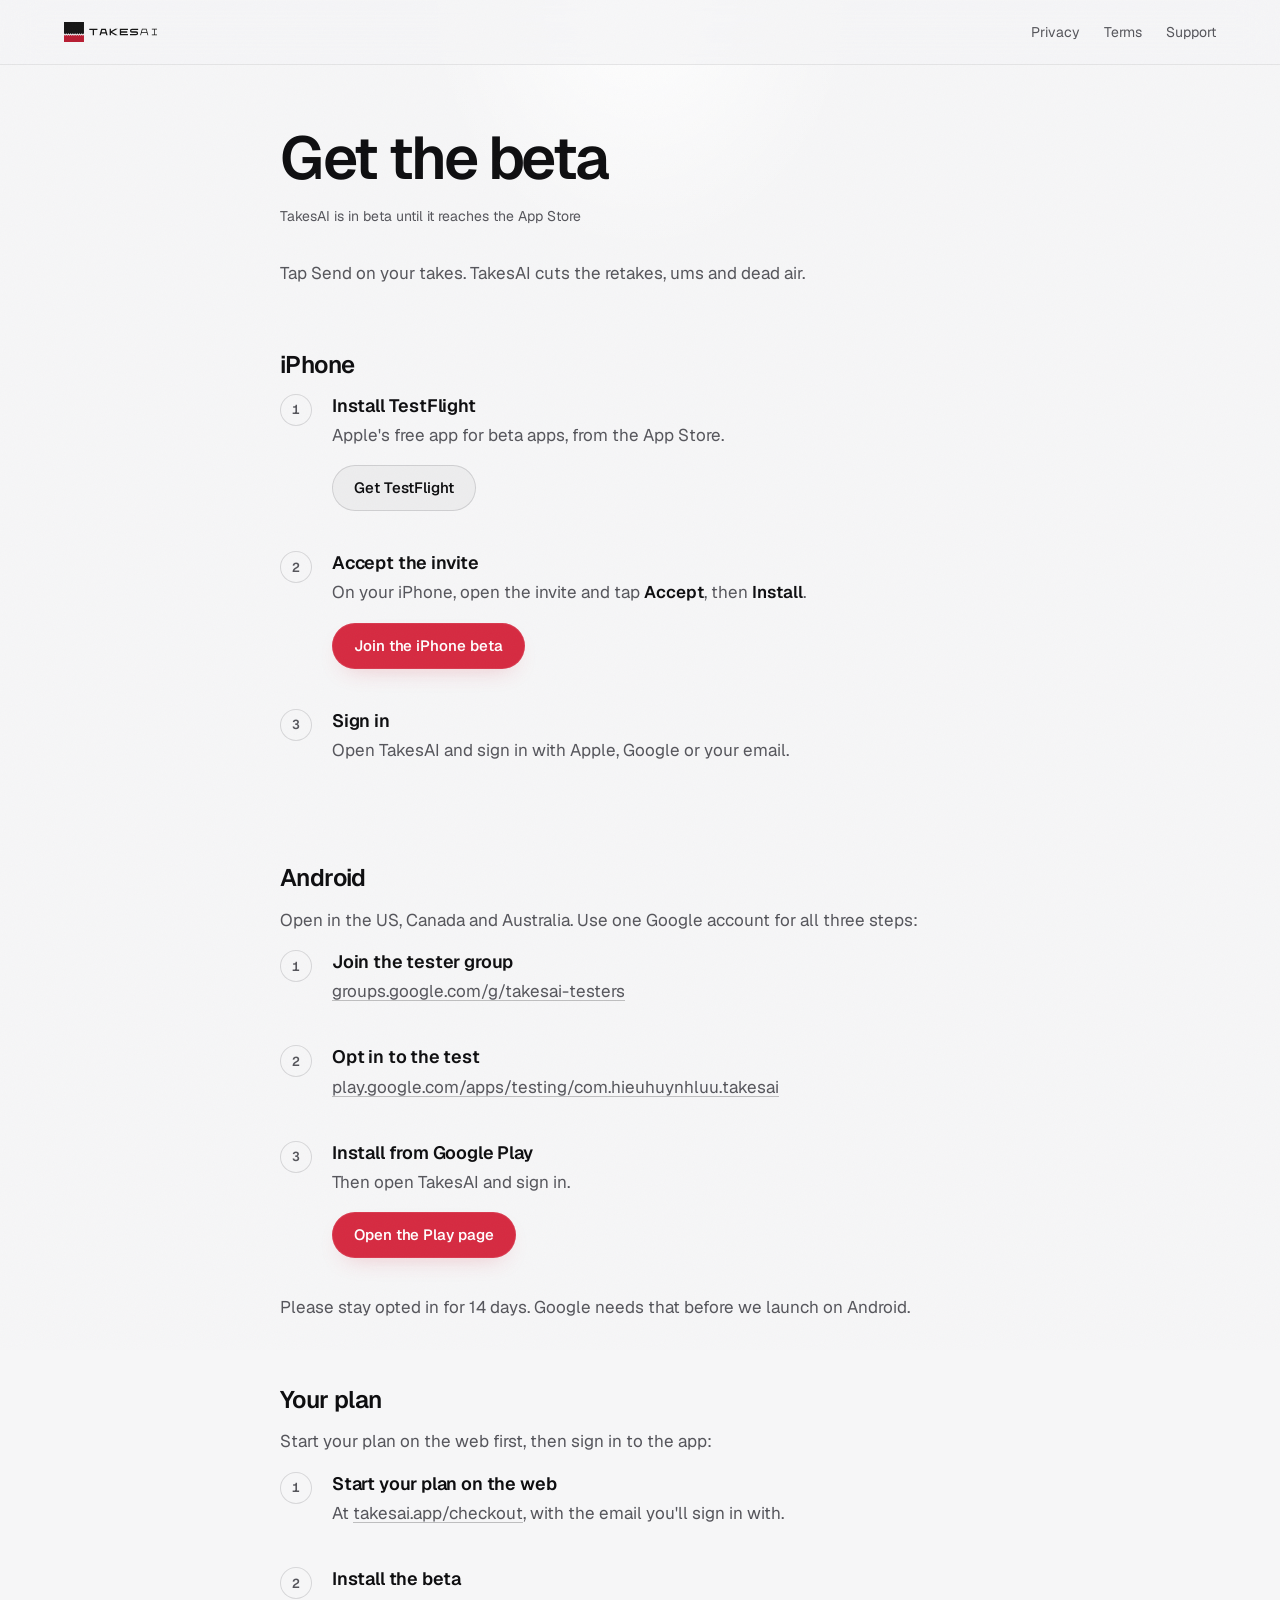
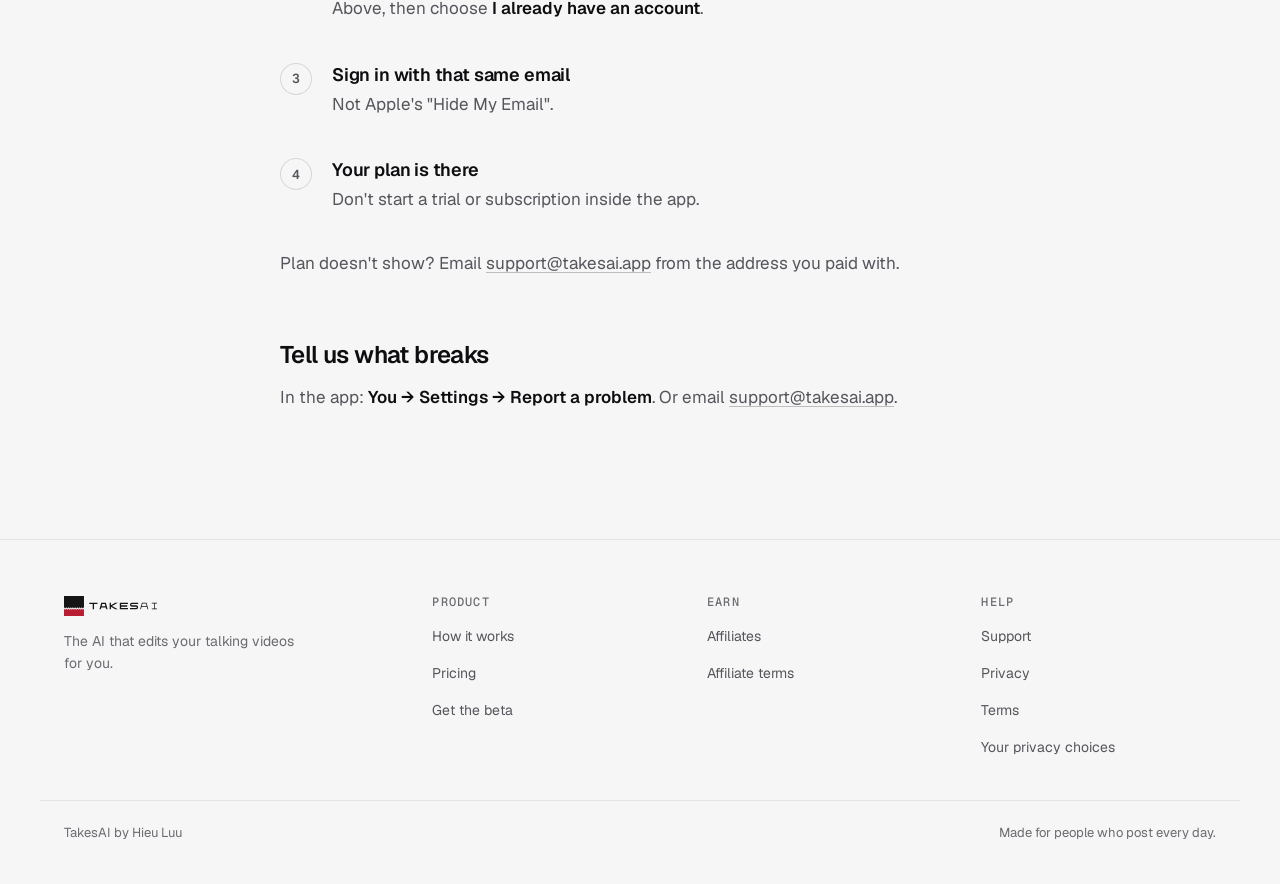
==== commit 30052e8d: "Publish from takesai site/ at d8bf64e9" ====
--- a/beta/index.html
+++ b/beta/index.html
@@ -7,6 +7,11 @@
 <link rel="apple-touch-icon" href="../assets/apple-touch-icon.png">
 <title>Get the TakesAI beta</title>
 <meta name="description" content="Install the TakesAI beta on iPhone (TestFlight) or Android (Google Play test), sign in, and start cutting your talking videos.">
+<meta property="og:image" content="https://takesai.app/assets/og.png">
+<meta property="og:image:width" content="1200">
+<meta property="og:image:height" content="630">
+<meta property="og:image:alt" content="TakesAI. Edit less. Post more.">
+<meta name="twitter:card" content="summary_large_image">
 <link rel="preload" href="../assets/fonts/Geist-Variable.woff2" as="font" type="font/woff2" crossorigin>
 <meta name="theme-color" content="#F6F6F7" media="(prefers-color-scheme: light)">
 <meta name="theme-color" content="#0A0A0B" media="(prefers-color-scheme: dark)">
@@ -29,8 +34,8 @@
 <section id="iphone">
 <h2>iPhone</h2>
 <ol class="steps">
-  <li><h3>Install TestFlight</h3><p>Apple's app for beta apps, from the App Store.</p></li>
-  <li><h3>Accept the invite</h3><p>On your iPhone, open the invite and tap <strong>Accept</strong>, then <strong>Install</strong>.</p><a class="btn btn-cut" href="https://testflight.apple.com/join/pxnnbDsY" data-track="download">Join the iPhone beta</a></li>
+  <li><h3>Install TestFlight</h3><p>Apple's free app for beta apps, from the App Store.</p><a class="btn btn-quiet" href="https://apps.apple.com/app/testflight/id899247664">Get TestFlight</a></li>
+  <li><h3>Accept the invite</h3><p>On your iPhone, open the invite and tap <strong>Accept</strong>, then <strong>Install</strong>.</p><a class="btn btn-cut" href="https://testflight.apple.com/join/vbKHCA4R" data-track="download">Join the iPhone beta</a></li>
   <li><h3>Sign in</h3><p>Open TakesAI and sign in with Apple, Google or your email.</p></li>
 </ol>
 </section>
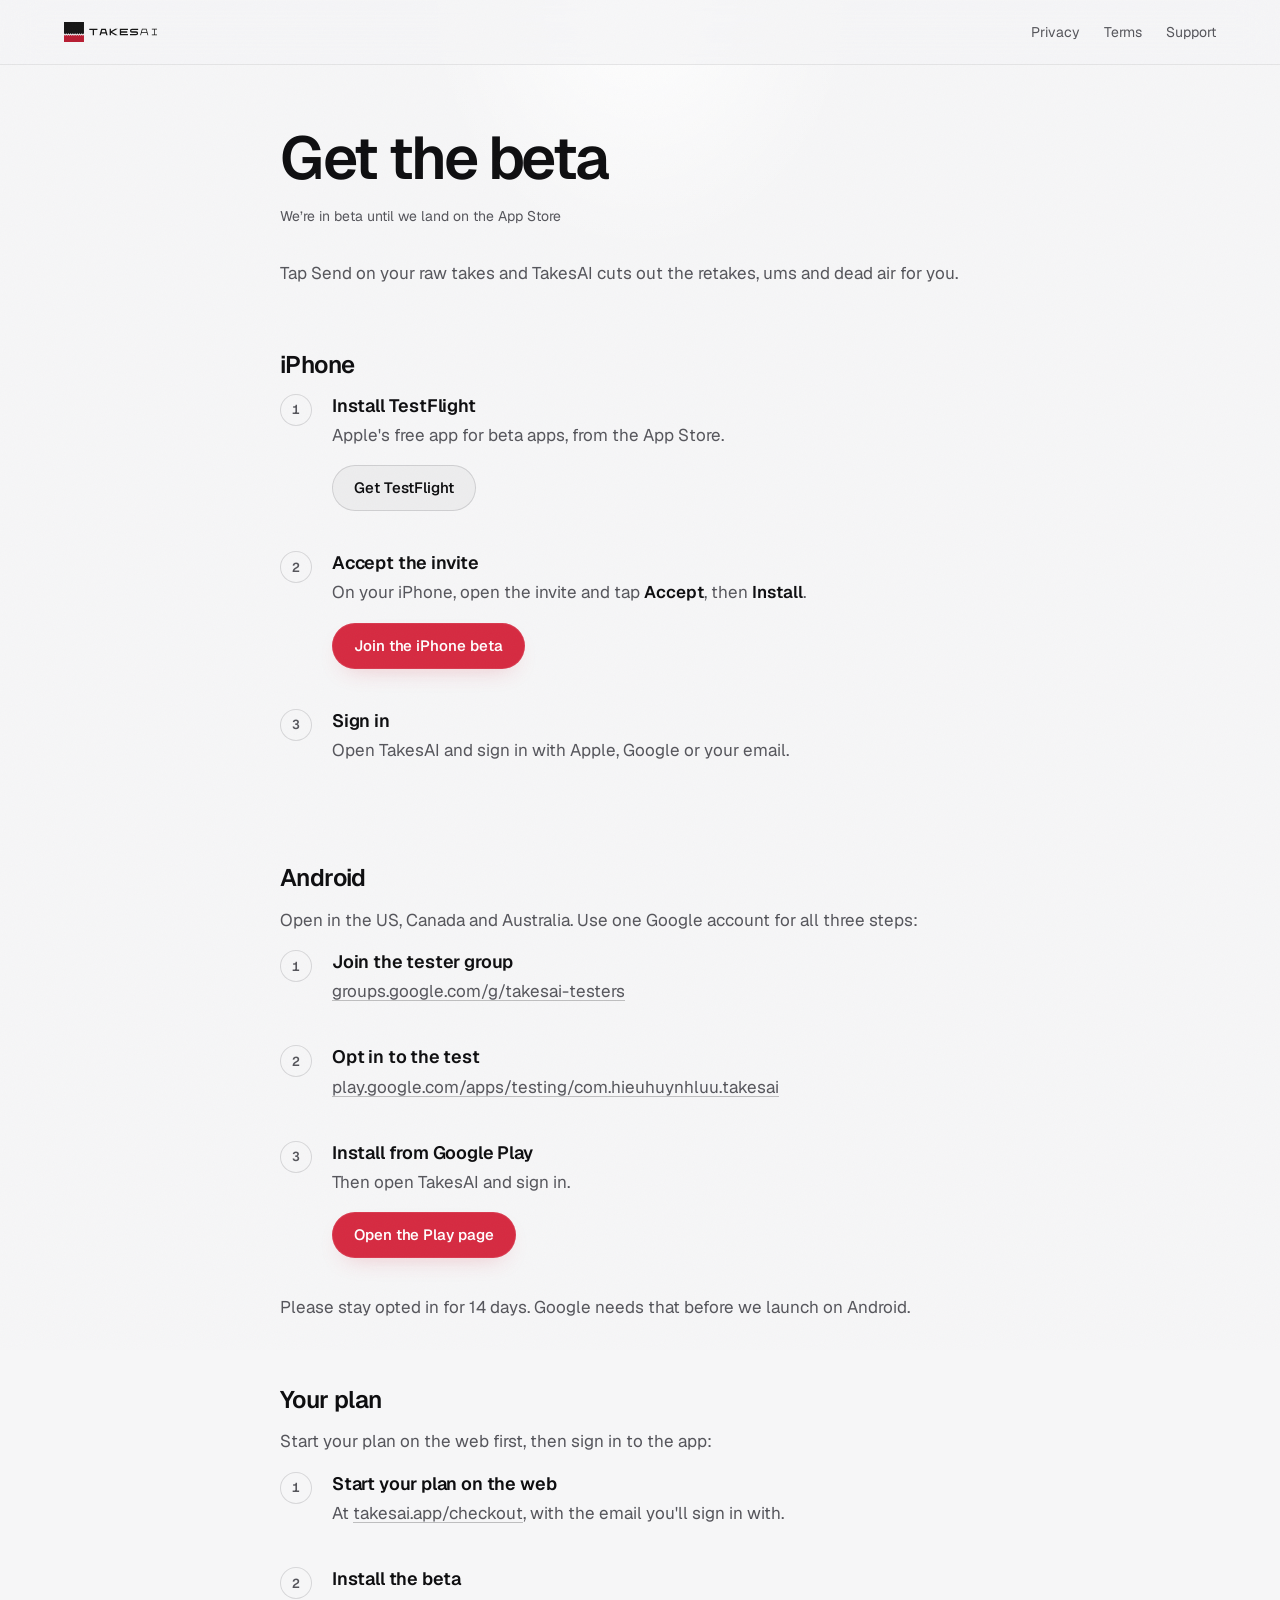
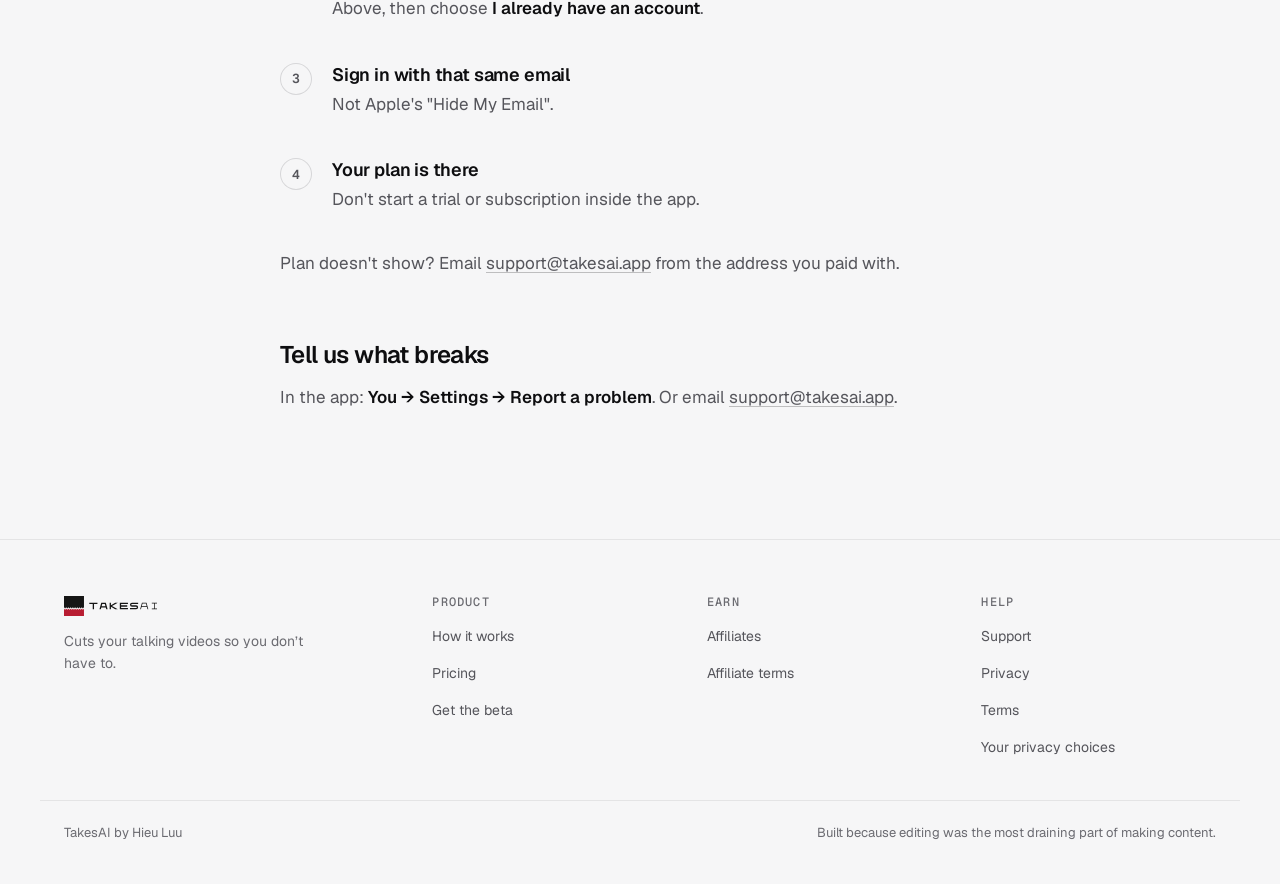
==== commit 6276b378: "Publish from takesai site/ at 58a7cb7b" ====
--- a/beta/index.html
+++ b/beta/index.html
@@ -10,7 +10,7 @@
 <meta property="og:image" content="https://takesai.app/assets/og.png">
 <meta property="og:image:width" content="1200">
 <meta property="og:image:height" content="630">
-<meta property="og:image:alt" content="TakesAI. Edit less. Post more.">
+<meta property="og:image:alt" content="TakesAI: skip the editing">
 <meta name="twitter:card" content="summary_large_image">
 <link rel="preload" href="../assets/fonts/Geist-Variable.woff2" as="font" type="font/woff2" crossorigin>
 <meta name="theme-color" content="#F6F6F7" media="(prefers-color-scheme: light)">
@@ -27,9 +27,9 @@
 <main class="page">
 
 <h1>Get the beta</h1>
-<p class="meta">TakesAI is in beta until it reaches the App Store</p>
+<p class="meta">We’re in beta until we land on the App Store</p>
 
-<p>Tap Send on your takes. TakesAI cuts the retakes, ums and dead air.</p>
+<p>Tap Send on your raw takes and TakesAI cuts out the retakes, ums and dead air for you.</p>
 
 <section id="iphone">
 <h2>iPhone</h2>
@@ -71,12 +71,12 @@
 </main>
 <footer class="site-footer">
   <div class="foot">
-    <div><a class="brand" href="../"><picture><source srcset="../assets/logo-dark.svg" media="(prefers-color-scheme: dark)"><img src="../assets/logo.svg" alt="TakesAI" width="94" height="20"></picture></a><p>The AI that edits your talking videos for you.</p></div>
+    <div><a class="brand" href="../"><picture><source srcset="../assets/logo-dark.svg" media="(prefers-color-scheme: dark)"><img src="../assets/logo.svg" alt="TakesAI" width="94" height="20"></picture></a><p>Cuts your talking videos so you don’t have to.</p></div>
     <div><h4>Product</h4><ul><li><a href="../#how">How it works</a></li><li><a href="../#pricing">Pricing</a></li><li><a href="../beta/">Get the beta</a></li></ul></div>
     <div class="if-trial not-app"><h4>Earn</h4><ul><li><a href="../earn/">Affiliates</a></li><li><a href="../earn/terms/">Affiliate terms</a></li></ul></div>
     <div><h4>Help</h4><ul><li><a href="../support/">Support</a></li><li><a href="../privacy/">Privacy</a></li><li><a href="../terms/">Terms</a></li><li><a href="../privacy-choices/">Your privacy choices</a></li></ul></div>
   </div>
-  <div class="foot-b"><span>TakesAI by Hieu Luu</span><span>Made for people who post every day.</span></div>
+  <div class="foot-b"><span>TakesAI by Hieu Luu</span><span>Built because editing was the most draining part of making content.</span></div>
 </footer>
 </body>
 </html>
